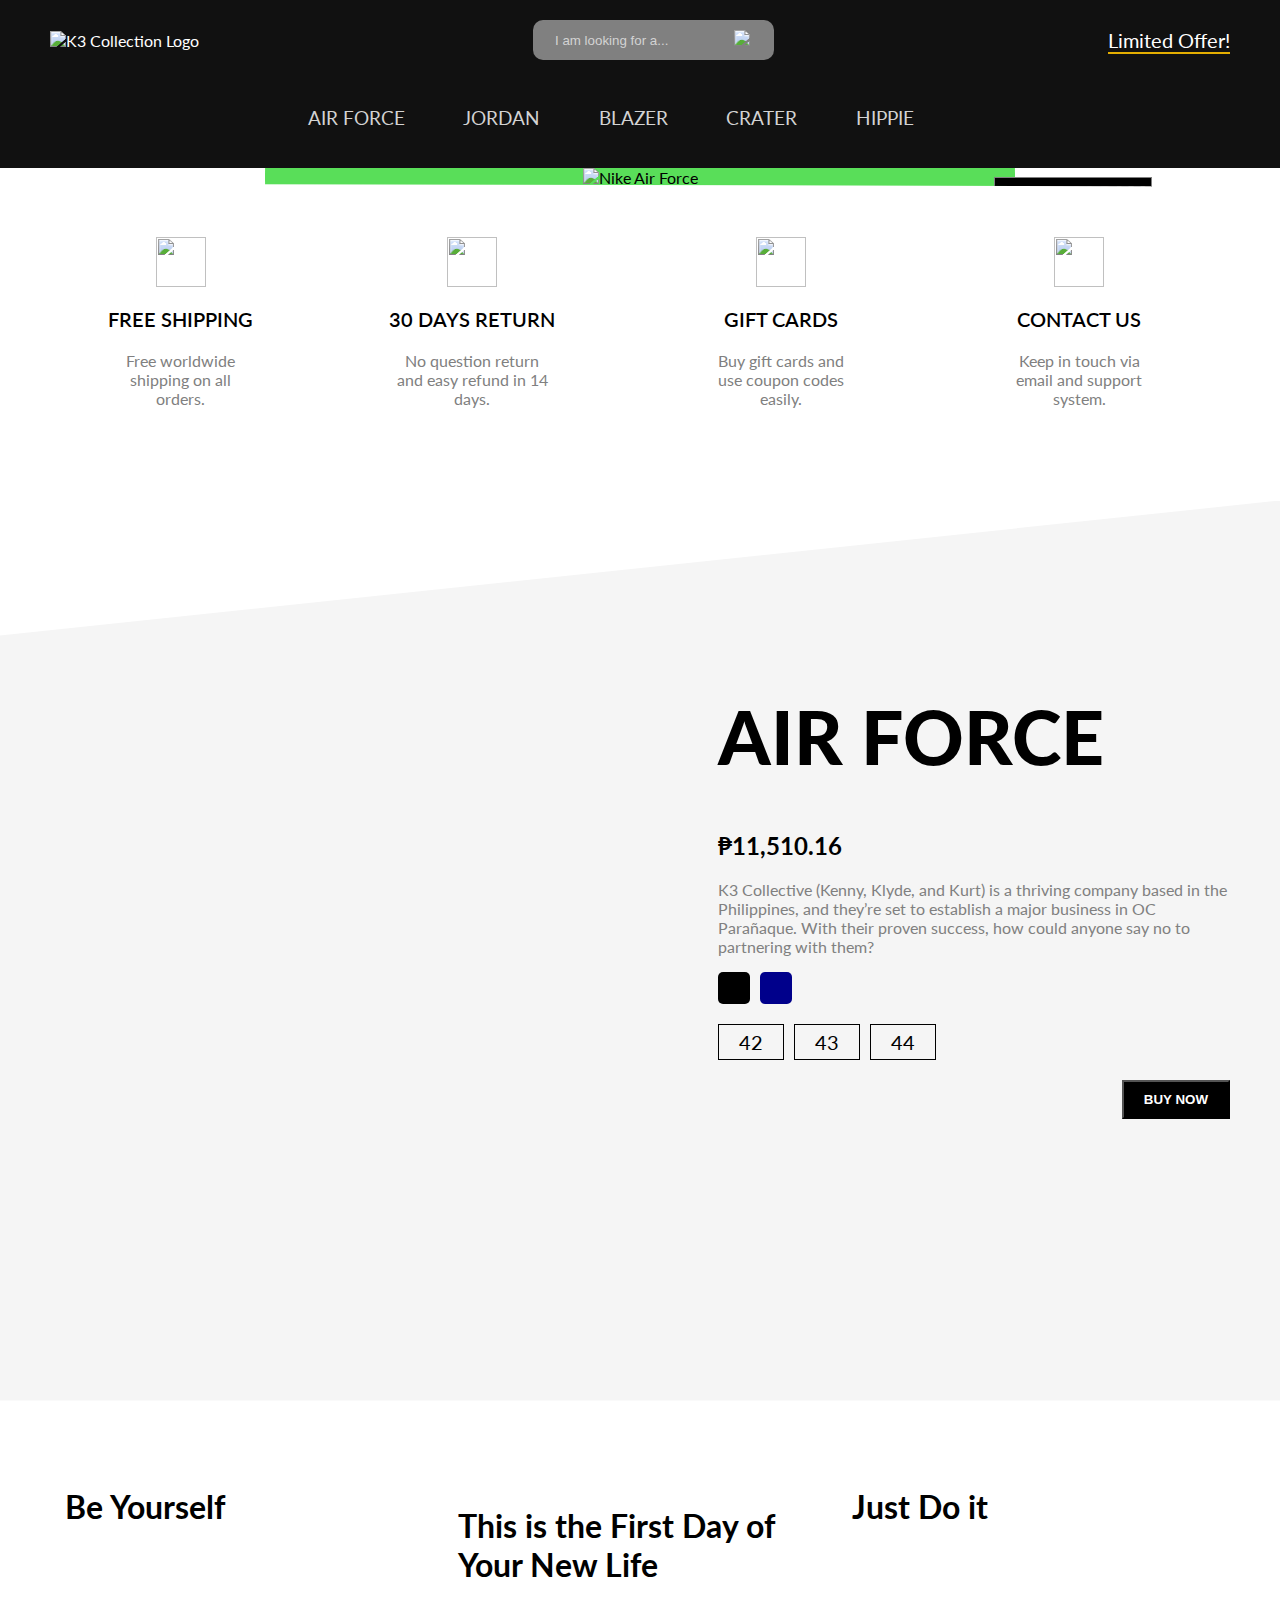
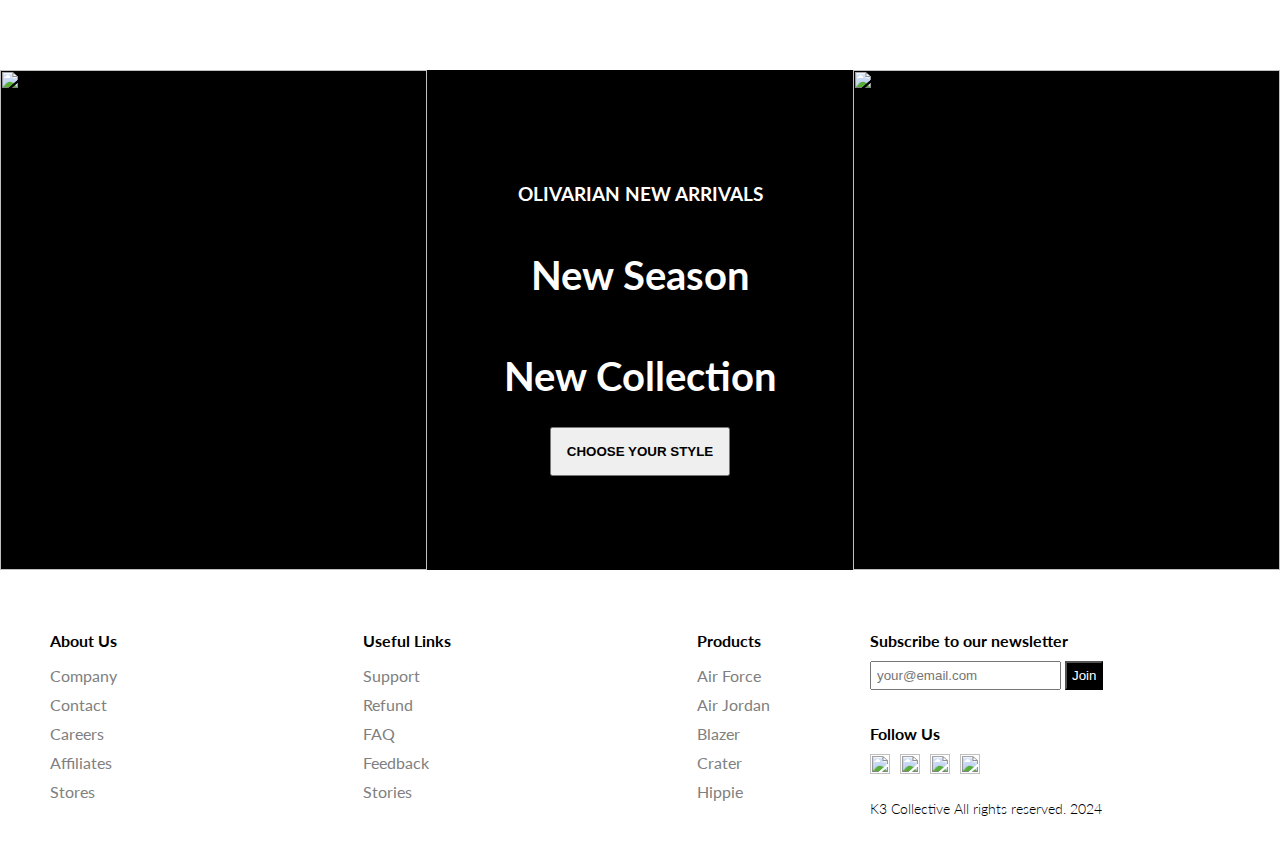
==== index.html @ 343b3742 "Add files via upload" ====
<!DOCTYPE html>
<html lang="en">

<head>
    <meta charset="UTF-8">
    <meta http-equiv="X-UA-Compatible" content="IE=edge">
    <meta name="viewport" content="width=device-width, initial-scale=1.0">
    <link
        href="https://fonts.googleapis.com/css2?family=Lato:ital,wght@0,100;0,300;0,400;0,700;0,900;1,100;1,300;1,400;1,700;1,900&display=swap"
        rel="stylesheet">
    <link rel="stylesheet" href="style.css">
    <title>K3 Collective</title>
</head>

<body>
    <!-- Navigation Bar -->
    <nav id="nav">
        <!-- Logo, Search bar -->
        <div class="navTop">
            <div class="navItem">
                <img src="./img/K3CollectiveLogo.png" alt="K3 Collection Logo">
            </div>
            <div class="navItem">
                <div class="search">
                    <input type="text" class="searchInput" placeholder="I am looking for a...">
                    <img src="./img/search.png" width="20px" height="20px" alt="magnifying glass" class="searchIcon">
                </div>
            </div>
            <div class="navItem">
                <span class="limitedOffer">Limited Offer!</span>
            </div>

        </div>
        <div class="navBottom">
            <h3 class="menuItem">AIR FORCE</h3>
            <h3 class="menuItem">JORDAN</h3>
            <h3 class="menuItem">BLAZER</h3>
            <h3 class="menuItem">CRATER</h3>
            <h3 class="menuItem">HIPPIE</h3>
        </div>
    </nav>

    <!-- Slider -->
    <div class="slider">
        <div class="sliderWrapper">
            <div class="sliderItem">
                <img src="./img/air.png" alt="Nike Air Force" class="sliderImage">
                <div class="sliderBgCircle"></div>
                <h1 class="sliderTitle">AIR FORCE <br> NEW <br> SEASON</h1>
                <h2 class="sliderPrice">₱6,882.96</h2>
                <a href="#product"><button class="buyButton">BUY NOW</button></a>

            </div>
            <div class="sliderItem">
                <img src="./img/jordan.png" alt="Nike Jordan" class="sliderImage">
                <div class="sliderBgCircle"></div>
                <h1 class="sliderTitle">AIR FORCE <br> NEW <br> SEASON</h1>
                <h2 class="sliderPrice">₱8,618.16</h2>
                <a href="#product"><button class="buyButton">BUY NOW</button></a>

            </div>
            <div class="sliderItem">
                <img src="./img/blazer.png" alt="Nike Blazer" class="sliderImage">
                <div class="sliderBgCircle"></div>
                <h1 class="sliderTitle">AIR FORCE <br> NEW <br> SEASON</h1>
                <h2 class="sliderPrice">₱7,461.36</h2>
                <a href="#product"><button class="buyButton">BUY NOW</button></a>

            </div>
            <div class="sliderItem">
                <img src="./img/crater.png" alt="Nike Crater" class="sliderImage">
                <div class="sliderBgCircle"></div>
                <h1 class="sliderTitle">AIR FORCE <br> NEW <br> SEASON</h1>
                <h2 class="sliderPrice">₱6,304.56</h2>
                <a href="#product"><button class="buyButton">BUY NOW</button></a>

            </div>
            <div class="sliderItem">
                <img src="./img/hippie.png" alt="Nike Hippie" class="sliderImage">
                <div class="sliderBgCircle"></div>
                <h1 class="sliderTitle">AIR FORCE <br> NEW <br> SEASON</h1>
                <h2 class="sliderPrice">₱5,726.16</h2>
                <a href="#product"><button class="buyButton">BUY NOW</button></a>

            </div>
        </div>
    </div>

    <!--  Features -->
    <div class="features">
        <div class="feature">
            <img src="./img/shipping.png" alt="" class="featureIcon">
            <span class="featureTitle">FREE SHIPPING</span>
            <span class="featureDescription">Free worldwide shipping on all orders.</span>
        </div>
        <div class="feature">
            <img class="featureIcon" src="./img/return.png" alt="">
            <span class="featureTitle">30 DAYS RETURN</span>
            <span class="featureDescription">No question return and easy refund in 14 days.</span>
        </div>
        <div class="feature">
            <img class="featureIcon" src="./img/gift.png" alt="">
            <span class="featureTitle">GIFT CARDS</span>
            <span class="featureDescription">Buy gift cards and use coupon codes easily.</span>
        </div>
        <div class="feature">
            <img class="featureIcon" src="./img/contact.png" alt="">
            <span class="featureTitle">CONTACT US</span>
            <span class="featureDescription">Keep in touch via email and support system.</span>
        </div>
    </div>

    <!-- Products -->
    <div class="product" id="product">
        <img src="./img/air.png" alt="" class="productImage">
        <div class="productDetails">
            <h1 class="productTitle">AIR FORCE</h1>
            <h2 class="productPrice">₱11,510.16</h2>
            <p class="productDescription">K3 Collective (Kenny, Klyde, and Kurt) is a thriving company based in the Philippines,
                 and they’re set to establish a major business in OC Parañaque. 
                 With their proven success, how could anyone say no to partnering with them?</p>

            <div class="colors">
                <div class="color"></div>
                <div class="color"></div>
            </div>
            <div class="sizes">
                <div class="size">42</div>
                <div class="size">43</div>
                <div class="size">44</div>
            </div>
            <button class="productButton">BUY NOW</button>
        </div>
        <!-- Payment -->
        <div class="payment">
            <h1 class="payTitle">Personal Information</h1>
            <label>Name & Surname</label>
            <input type="text" class="payInput" placeholder="Kenny Clark Torres">
            <label>Phone</label>
            <input type="text" class="payInput" placeholder="+63 985 345 7355">
            <label>Address</label>
            <input type="text" class="payInput" placeholder="BF Paranaque">
            <h1 class="payTitle">Card Information</h1>
            <div class="cardIcons">
                <img src="./img/visa.png" width="35px" alt="visa" class="cardIcon">
                <img src="./img/master.png" width="35px" alt="mastercard" class="cardIcon">
            </div>
            <input type="password" class="payInput" placeholder="Card Number">
            <div class="cardInfo">
                <input type="text" class="payInput small" placeholder="mm">
                <input type="text" class="payInput small" placeholder="yyyy">
                <input type="text" class="payInput small" placeholder="cvv">
            </div>
            <button class="payButton">Checkout</button>
            <span class="close">X</span>
        </div>
    </div>

    <!-- Gallery -->

    <div class="gallery">
        <div class="galleryItem">
            <h1 class="galleyTitle">Be Yourself</h1>
            <img src="img/1.jpg"
                alt="" class="galleryImage">
        </div>
        <div class="galleryItem">
            <img src="img/2.png"
                alt="" class="galleryImage">
            <h1 class="galleryTitle">This is the First Day of Your New Life</h1>
        </div>
        <div class="galleryItem">
            <h1 class="galleryTitle">Just Do it</h1>
            <img src="img/3.jpg"
                alt="" class="galleryImage">
        </div>
    </div>

    <!-- New Season -->

    <div class="newSeason">
        <div class="nsItem">
            <img src="https://images.pexels.com/photos/4753986/pexels-photo-4753986.jpeg?auto=compress&cs=tinysrgb&dpr=2&w=500"
                alt="" class="nsImage">
        </div>
        <div class="nsItem">
            <h3 class="nsTitleSmall">OLIVARIAN NEW ARRIVALS</h3>
            <h1 class="nsTitle">New Season</h1>
            <h1 class="nsTitle">New Collection</h1>
            <a href="#nav">
                <button class="nsButton">CHOOSE YOUR STYLE</button>
            </a>
        </div>
        <div class="nsItem">
            <img src="https://images.pexels.com/photos/7856965/pexels-photo-7856965.jpeg?auto=compress&cs=tinysrgb&dpr=2&w=500"
                alt="" class="nsImage">
        </div>
    </div>

    <!-- Footer -->
    <footer>
        <div class="footerLeft">
            <div class="footerMenu">
                <h1 class="footerMenuTitle">About Us</h1>
                <ul class="footerMenuList">
                    <li class="footerListItem">Company</li>
                    <li class="footerListItem">Contact</li>
                    <li class="footerListItem">Careers</li>
                    <li class="footerListItem">Affiliates</li>
                    <li class="footerListItem">Stores</li>
                </ul>
            </div>
            <div class="footerMenu">
                <h1 class="footerMenuTitle">Useful Links</h1>
                <ul class="footerMenuList">
                    <li class="footerListItem">Support</li>
                    <li class="footerListItem">Refund</li>
                    <li class="footerListItem">FAQ</li>
                    <li class="footerListItem">Feedback</li>
                    <li class="footerListItem">Stories</li>
                </ul>
            </div>
            <div class="footerMenu">
                <h1 class="footerMenuTitle">Products</h1>
                <ul class="footerMenuList">
                    <li class="footerListItem">Air Force</li>
                    <li class="footerListItem">Air Jordan</li>
                    <li class="footerListItem">Blazer</li>
                    <li class="footerListItem">Crater</li>
                    <li class="footerListItem">Hippie</li>
                </ul>
            </div>
        </div>
        <div class="footerRight">
            <div class="footerRightMenu">
                <h1 class="footerMenuTitle">Subscribe to our newsletter</h1>
                <div class="footerMail">
                    <input type="text" placeholder="your@email.com" class="footerInput">
                    <button class="footerButton">Join</button>
                </div>
            </div>
            <div class="footerRightMenu">
                <h1 class="footerMenuTitle">Follow Us</h1>
                <div class="footerIcons">
                    <img src="./img/facebook.png" alt="" class="footerIcon">
                    <img src="./img/twitter.png" alt="" class="footerIcon">
                    <img src="./img/instagram.png" alt="" class="footerIcon">
                    <img src="./img/whatsapp.png" alt="" class="footerIcon">
                </div>
            </div>
            <div class="footerRightMenu">
                <span class="copyright">K3 Collective All rights reserved. 2024</span>
            </div>
        </div>
    </footer>


    <script src="script.js"></script>
</body>

</html>
---- style.css ----
html {
  font-family: 'Lato', sans-serif;
  scroll-behavior: smooth;
}
body {
  margin: 0;
  padding: 0;
}

/* NAVIGATION BAR */

nav {
  background-color: #111;
  color: white;
  padding: 20px 50px;
}

.navTop {
  display: flex;
  align-items: center;
  justify-content: space-between;
}

.search {
  display: flex;
  align-items: center;
  background-color: gray;
  padding: 10px 20px;
  border-radius: 10px;
}

.searchInput {
  border: none;
  background-color: transparent;
}

.searchInput::placeholder {
  color: lightgray;
}

.limitedOffer {
  font-size: 1.25rem;
  border-bottom: 2px solid #e4ae01;
  cursor: pointer;
}

.searchIcon:hover {
  cursor: pointer;
}

.navBottom {
  display: flex;
  align-items: center;
  justify-content: center;
}

.menuItem {
  margin-right: 3.125em;
  margin-top: 2.5em;
  cursor: pointer;
  color: lightgray;
  font-weight: 400;
}
.menuItem:hover {
  color: rgb(0, 205, 0);
}
.menuItem:hover:nth-child(2) {
  color: rgb(150, 44, 255);
}
.menuItem:hover:nth-child(3) {
  color: rgb(0, 174, 174);
}
.menuItem:hover:nth-child(4) {
  color: rgb(83, 143, 255);
}
.menuItem:hover:nth-child(5) {
  color: rgb(255, 93, 95);
}

/* SLIDER */

.slider {
  background-image: url('./img/sliderBackground.jpg');
  clip-path: polygon(0 0, 100% 0, 100% 100%, 0 85%);
  background-size: 100vw;
  overflow: hidden;
}

.sliderWrapper {
  display: flex;
  width: 500vw;
  transition: all 1.5s ease-in-out;
}

.sliderItem {
  width: 100vw;
  display: flex;
  align-items: center;
  justify-content: center;
  position: relative;
}

.sliderBgCircle {
  width: 750px;
  height: 750px;
  border-radius: 50%;
  position: absolute;
  background-color: rgba(0, 205, 0, 0.65);
}

.sliderImage {
  z-index: 1;
}

.sliderTitle {
  position: absolute;
  top: 10%;
  right: 10%;
  font-size: 3.75rem;
  font-weight: 900;
  text-align: right;
  color: white;
  z-index: 1;
}
.sliderPrice {
  position: absolute;
  top: 10%;
  left: 5%;
  font-size: 3.75rem;
  font-weight: 300;
  text-align: right;
  color: white;
  border: 1px solid gray;
  z-index: 1;
}
.buyButton {
  position: absolute;
  top: 50%;
  right: 10%;
  font-size: 1.875rem;
  font-weight: 900;
  text-align: right;
  color: white;
  border: 1px solid gray;
  background-color: black;
  z-index: 1;
  cursor: pointer;
}
.buyButton:hover {
  background-color: white;
  color: black;
}

.sliderItem:nth-child(2) .sliderBgCircle {
  background-color: rgba(102, 51, 153, 0.65);
}
.sliderItem:nth-child(3) .sliderBgCircle {
  background-color: rgba(0, 128, 128, 0.65);
}
.sliderItem:nth-child(4) .sliderBgCircle {
  background-color: rgba(100, 149, 237, 0.65);
}
.sliderItem:nth-child(5) .sliderBgCircle {
  background-color: rgba(211, 103, 105, 0.65);
}
.sliderItem:nth-child(1) .sliderPrice {
  background-color: #111;
  color: rgba(0, 205, 0);
  padding: 5px;
}
.sliderItem:nth-child(2) .sliderPrice {
  background-color: #111;
  color: rgb(150, 44, 255);
  padding: 5px;
}
.sliderItem:nth-child(3) .sliderPrice {
  background-color: #111;
  color: rgb(0, 174, 174);
  padding: 5px;
}
.sliderItem:nth-child(4) .sliderPrice {
  background-color: #111;
  color: rgb(83, 143, 255);
  padding: 5px;
}
.sliderItem:nth-child(5) .sliderPrice {
  background-color: #111;
  color: rgb(255, 93, 95);
  padding: 5px;
}

/* FEATURES */

.features {
  display: flex;
  align-items: center;
  justify-content: space-between;
  padding: 50px;
}

.feature {
  display: flex;
  flex-direction: column;
  align-items: center;
  text-align: center;
}

.featureIcon {
  width: 50px;
  height: 50px;
}
.featureTitle {
  font-size: 1.25rem;
  font-weight: 600;
  margin: 20px;
}
.featureDescription {
  color: gray;
  width: 50%;
  height: 100px;
}

/*  PRODUCTS */

.product {
  height: 100vh;
  background-color: whitesmoke;
  position: relative;
  clip-path: polygon(0 15%, 100% 0, 100% 100%, 0 100%);
}

.payment {
  width: 500px;
  height: 500px;
  background-color: rgba(255, 255, 255, 0.5);
  backdrop-filter: blur(5px);
  position: absolute;
  /*  How to position an absolute item to center? Look below */
  top: 0;
  bottom: 0;
  left: 0;
  right: 0;
  margin: auto;
  padding: 10px 50px;
  display: none;
  flex-direction: column;
  -webkit-box-shadow: 0px 0px 13px 2px rgba(0, 0, 0, 0.3);
  border-radius: 10px;
}

label {
  font-size: 0.875rem;
  font-weight: 300;
}

.payInput {
  padding: 10px;
  margin: 10px 0;
  border: none;
  border-bottom: 1px solid gray;
  border-radius: 10px;
  -webkit-box-shadow: 0px 0px 13px 2px rgba(0, 0, 0, 0.3);
}

.payInput::placeholder {
  color: lightgray;
}

.cardIcons {
  display: flex;
}
.cardIcon {
  margin-right: 10px;
}
.cardInfo {
  display: flex;
  justify-content: space-between;
}

.small {
  width: 25%;
}

.payButton {
  position: absolute;
  height: 40px;
  bottom: -40px;
  width: 100%;
  left: 0;
  -webkit-box-shadow: 0px 0px 13px 2px rgba(0, 0, 0, 0.3);
  background-color: rgba(0, 205, 0, 0.95);
  color: white;
  cursor: pointer;
}

.payTitle {
  font-size: 1.25rem;
  color: rgb(122, 122, 122);
}

.close {
  position: absolute;
  width: 20px;
  height: 20px;
  background-color: rgb(0, 0, 0);
  color: white;
  top: 10px;
  right: 10px;
  display: flex;
  align-items: center;
  justify-content: center;
  cursor: pointer;
  padding: 2px;
}

.productImage {
  width: 50%;
}
.productDetails {
  position: absolute;
  top: 10%;
  right: 0;
  width: 40%;
  padding: 50px;
}
.productTitle {
  font-size: 4.688rem;
  font-weight: 900;
}

.productDescription {
  font-style: 24px;
  color: gray;
}

.colors,
.sizes {
  display: flex;
  margin-bottom: 20px;
}

.color {
  width: 32px;
  height: 32px;
  border-radius: 5px;
  background-color: black;
  margin-right: 10px;
  cursor: pointer;
}

.color:last-child {
  background-color: darkblue;
}

.size {
  padding: 5px 20px;
  border: 1px solid black;
  margin-right: 10px;
  cursor: pointer;
  font-size: 1.25rem;
}

.productButton {
  float: right;
  padding: 10px 20px;
  background-color: black;
  color: white;
  font-weight: 600;
  cursor: pointer;
}

.productButton:hover {
  background-color: white;
  color: black;
}

/* GALLERY */

.gallery {
  padding: 50px;
  display: flex;
}

.galleryItem {
  flex: 1; /* width: 33.33% */
  padding: 15px;
}

.galleryImage {
  width: 100%;
}

/* NEW SEASON */

.newSeason {
  display: flex;
}

.nsItem {
  flex: 1;
  background-color: black;
  color: white;
  display: flex;
  align-items: center;
  flex-direction: column;
  justify-content: center;
  text-align: center;
}

.nsImage {
  width: 100%;
  height: 500px;
}

.nsTitle {
  font-size: 2.5rem;
}

.nsButton {
  padding: 15px;
  font-weight: 600;
  cursor: pointer;
}

/* FOOTER */

footer {
  display: flex;
}

.footerLeft {
  flex: 2;
  display: flex;
  justify-content: space-between;
  padding: 50px;
}

.footerMenuTitle {
  font-size: 1rem;
}

.footerMenuList {
  padding: 0;
  list-style: none;
}

.footerListItem {
  margin-bottom: 10px;
  color: gray;
  cursor: pointer;
}

.footerRight {
  flex: 1;
  padding: 50px;
  display: flex;
  flex-direction: column;
  justify-content: space-between;
}

.footerInput {
  padding: 5px;
}

.footerButton {
  padding: 5px;
  background-color: black;
  color: white;
  cursor: pointer;
}

.footerIcons {
  display: flex;
}

.footerIcon {
  width: 20px;
  height: 20px;
  margin-right: 10px;
  cursor: pointer;
}

.copyright {
  font-weight: 300;
  font-size: 0.875rem;
}

@media screen and (max-width: 480px) {
  nav {
    padding: 20px;
  }

  .search {
    display: none;
  }

  .navBottom {
    flex-wrap: wrap;
  }

  .menuItem {
    margin: 20px;
    font-weight: 700;
    font-size: 1.25rem;
  }

  .slider {
    clip-path: none;
  }

  .sliderImage {
    width: 90%;
  }

  .sliderBgCircle {
    width: 100%;
    height: 100%;
  }

  .sliderTitle {
    display: none;
  }

  .sliderPrice {
    top: unset;
    bottom: -50;
    left: 0;
    background-color: lightgrey;
    font-size: 2.25rem;
  }

  .buyButton {
    right: 0;
    top: 0;
  }

  .features {
    flex-direction: column;
  }

  .product {
    clip-path: none;
    display: flex;
    flex-direction: column;
    align-items: center;
  }

  .productImage {
    width: 80%;
  }

  .productDetails {
    width: 100%;
    padding: 0;
    display: flex;
    flex-direction: column;
    align-items: center;
    text-align: center;
    position: relative;
    top: 0;
  }

  .productTitle {
    font-size: 3.125rem;
    margin: 0;
  }

  .gallery {
    display: none;
  }

  .newSeason {
    flex-direction: column;
  }

  .nsItem:nth-child(2) {
    padding: 50px;
  }

  footer {
    flex-direction: column;
    align-items: center;
  }

  .footerLeft {
    padding: 20px;
    width: 90%;
  }

  .footerRight {
    padding: 20px;
    width: 90%;
    align-items: center;
    background-color: whitesmoke;
  }

  .payment {
    width: 90%;
    padding: 20px;
  }
}
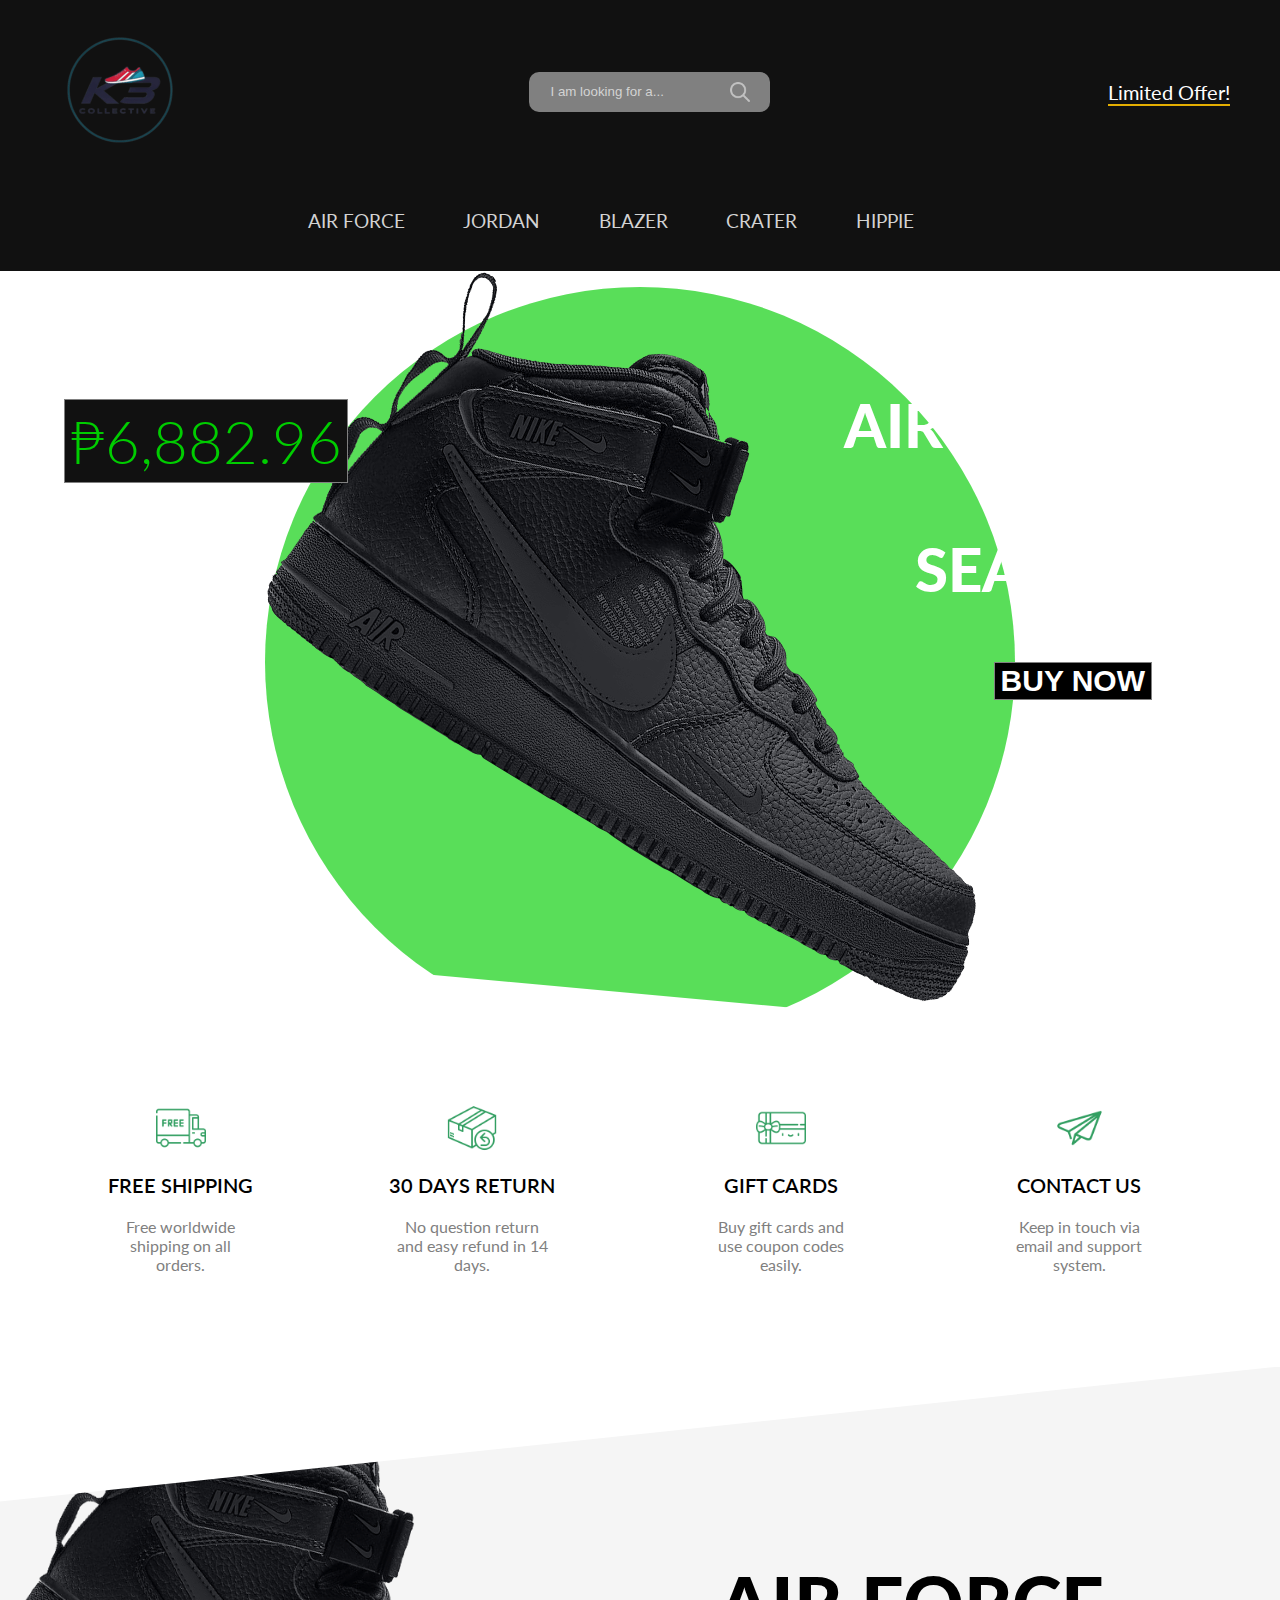
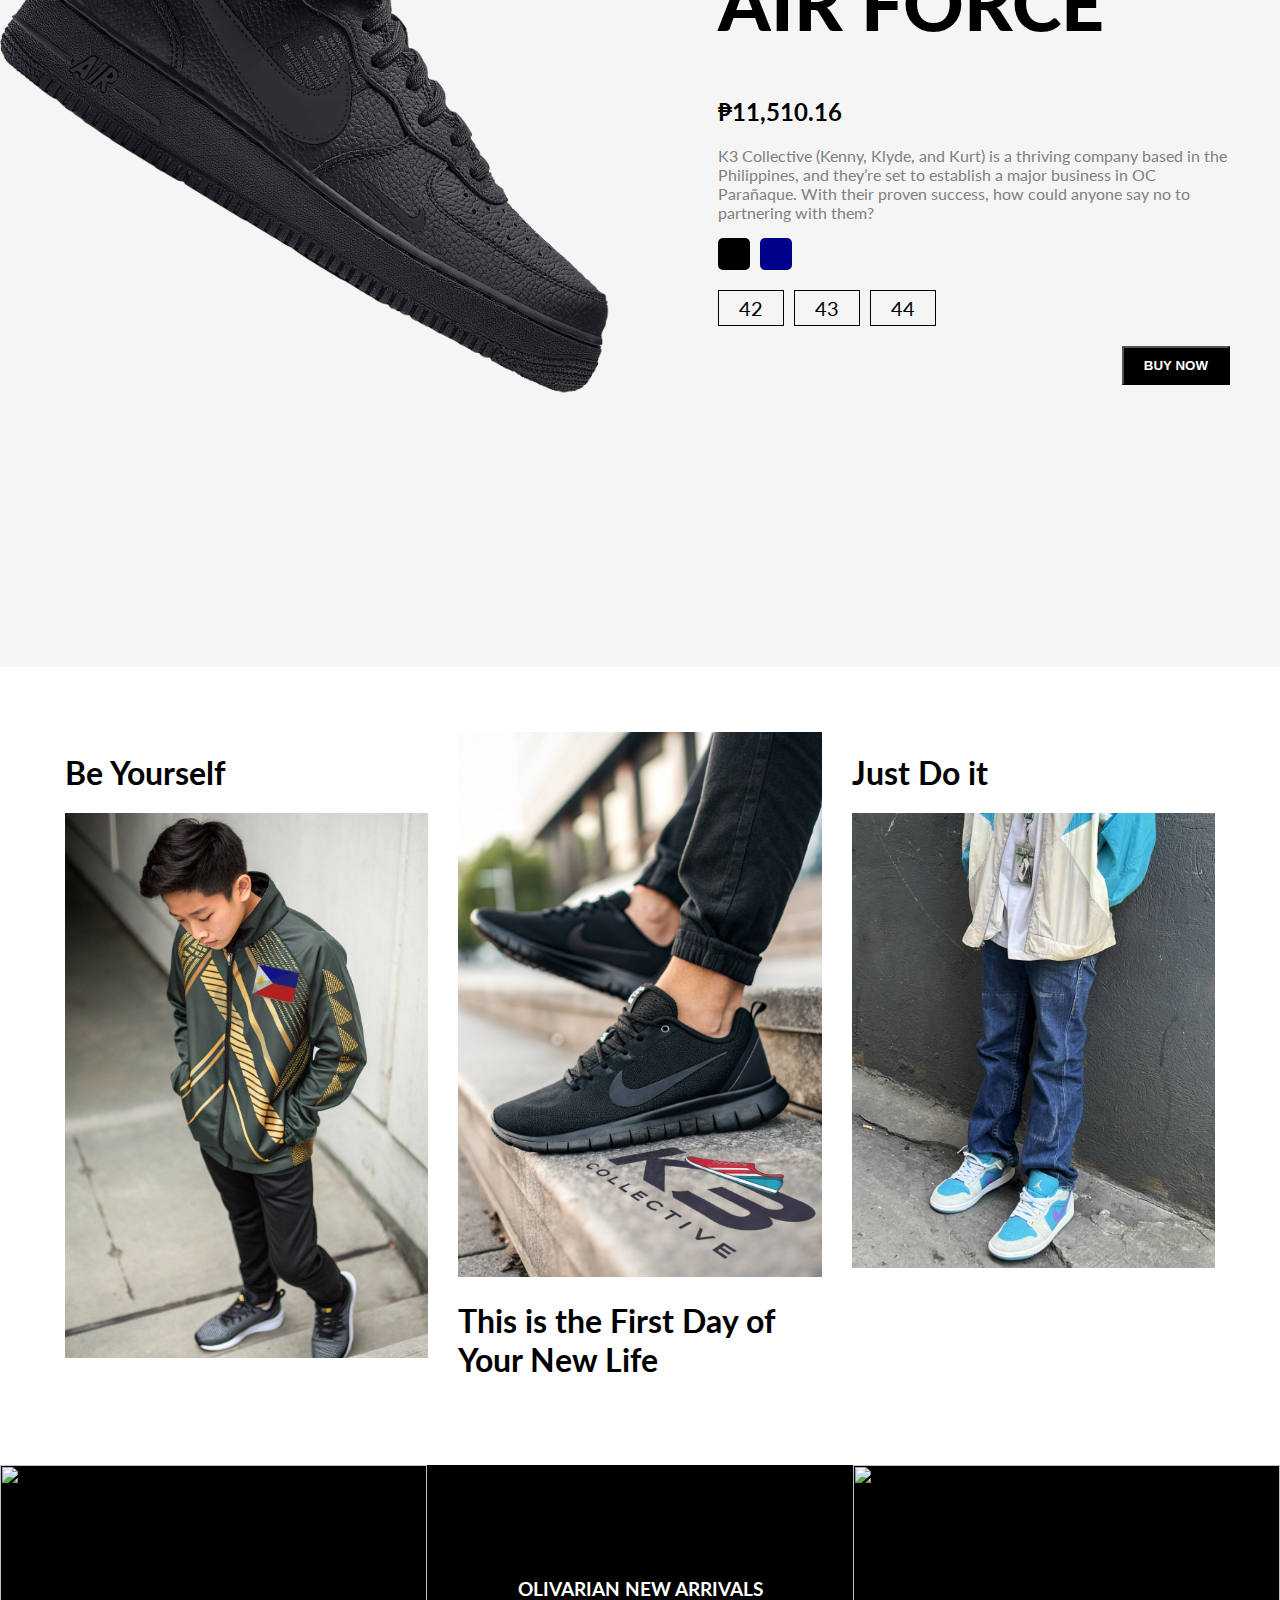
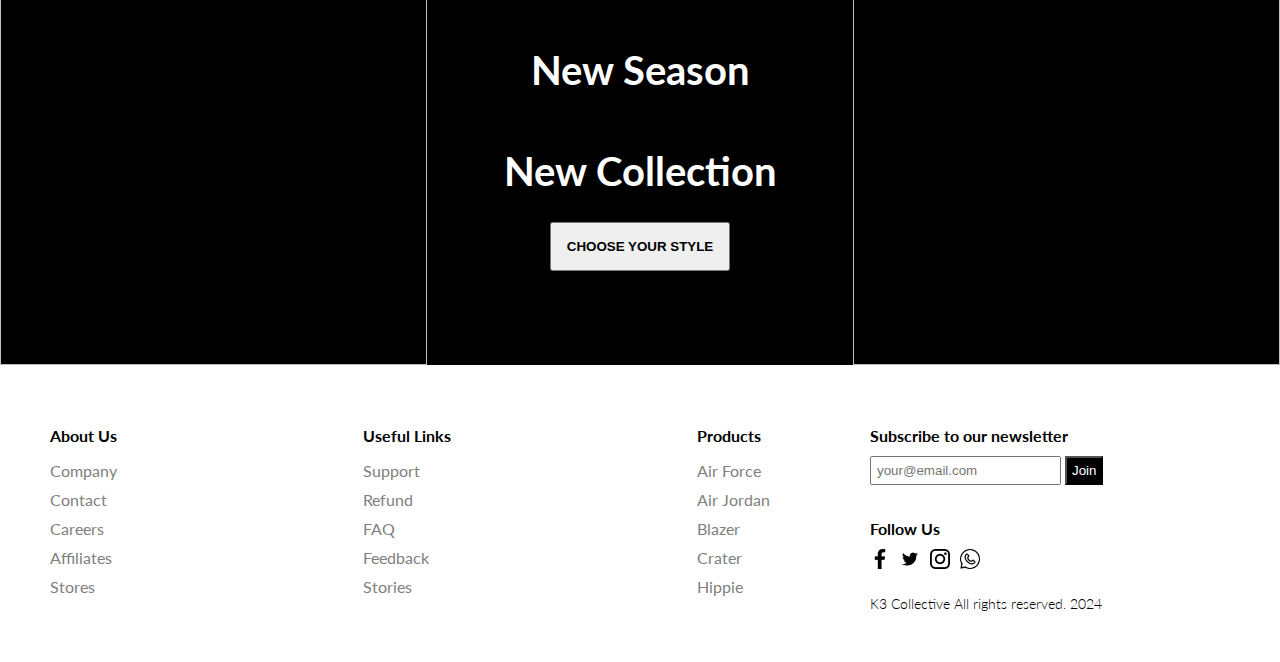
==== commit 4655f348: "Update index.html" ====
--- a/index.html
+++ b/index.html
@@ -254,8 +254,146 @@
         </div>
     </footer>
 
-
+<script>
+    const wrapper = document.querySelector('.sliderWrapper');
+
+const menuItems = document.querySelectorAll('.menuItem');
+
+const products = [
+  {
+    id: 1,
+    title: 'Air Force',
+    price: 6882.96, // Removed commas
+    colors: [
+      {
+        code: 'black',
+        img: './img/air.png',
+      },
+      {
+        code: 'darkblue',
+        img: './img/air2.png',
+      },
+    ],
+  },
+  {
+    id: 2,
+    title: 'Air Jordan',
+    price: 8618.16, // Updated price from HTML
+    colors: [
+      {
+        code: 'lightgray',
+        img: './img/jordan.png',
+      },
+      {
+        code: 'green',
+        img: './img/jordan2.png',
+      },
+    ],
+  },
+  {
+    id: 3,
+    title: 'Blazer',
+    price: 7461.36, // Updated price from HTML
+    colors: [
+      {
+        code: 'lightgray',
+        img: './img/blazer.png',
+      },
+      {
+        code: 'green',
+        img: './img/blazer2.png',
+      },
+    ],
+  },
+  {
+    id: 4,
+    title: 'Crater',
+    price: 6304.56, // Updated price from HTML
+    colors: [
+      {
+        code: 'black',
+        img: './img/crater.png',
+      },
+      {
+        code: 'lightgray',
+        img: './img/crater2.png',
+      },
+    ],
+  },
+  {
+    id: 5,
+    title: 'Hippie',
+    price: 5726.16, // Updated price from HTML
+    colors: [
+      {
+        code: 'gray',
+        img: './img/hippie.png',
+      },
+      {
+        code: 'black',
+        img: './img/hippie2.png',
+      },
+    ],
+  },
+];
+
+let chosenProduct = products[0];
+
+const currentProductImg = document.querySelector('.productImage');
+const currentProductTitle = document.querySelector('.productTitle');
+const currentProductPrice = document.querySelector('.productPrice');
+const currentProductColors = document.querySelectorAll('.color');
+const currentProductSizes = document.querySelectorAll('.size');
+
+menuItems.forEach((item, index) => {
+  item.addEventListener('click', () => {
+    //changes the current slide
+    wrapper.style.transform = `translateX(${-100 * index}vw)`;
+
+    //changes the chosen product
+    chosenProduct = products[index];
+
+    //changes the texts of current product
+    currentProductTitle.textContent = chosenProduct.title.toUpperCase();
+    currentProductPrice.textContent = '₱' + chosenProduct.price;
+    currentProductImg.src = chosenProduct.colors[0].img;
+
+    //changes the style of product by selected color
+    currentProductColors.forEach((color, index) => {
+      color.style.backgroundColor = chosenProduct.colors[index].code;
+    });
+  });
+});
+
+currentProductColors.forEach((color, index) => {
+  color.addEventListener('click', () => {
+    currentProductImg.src = chosenProduct.colors[index].img;
+  });
+});
+
+currentProductSizes.forEach((size, index) => {
+  size.addEventListener('click', () => {
+    currentProductSizes.forEach((size) => {
+      size.style.backgroundColor = 'white';
+      size.style.color = 'black';
+    });
+    size.style.backgroundColor = 'black';
+    size.style.color = 'white';
+  });
+});
+
+const productButton = document.querySelector('.productButton');
+const payment = document.querySelector('.payment');
+const close = document.querySelector('.close');
+
+productButton.addEventListener('click', () => {
+  payment.style.display = 'flex';
+});
+close.addEventListener('click', () => {
+  payment.style.display = 'none';
+});
+</script>
     <script src="script.js"></script>
 </body>
 
-</html>+</html>
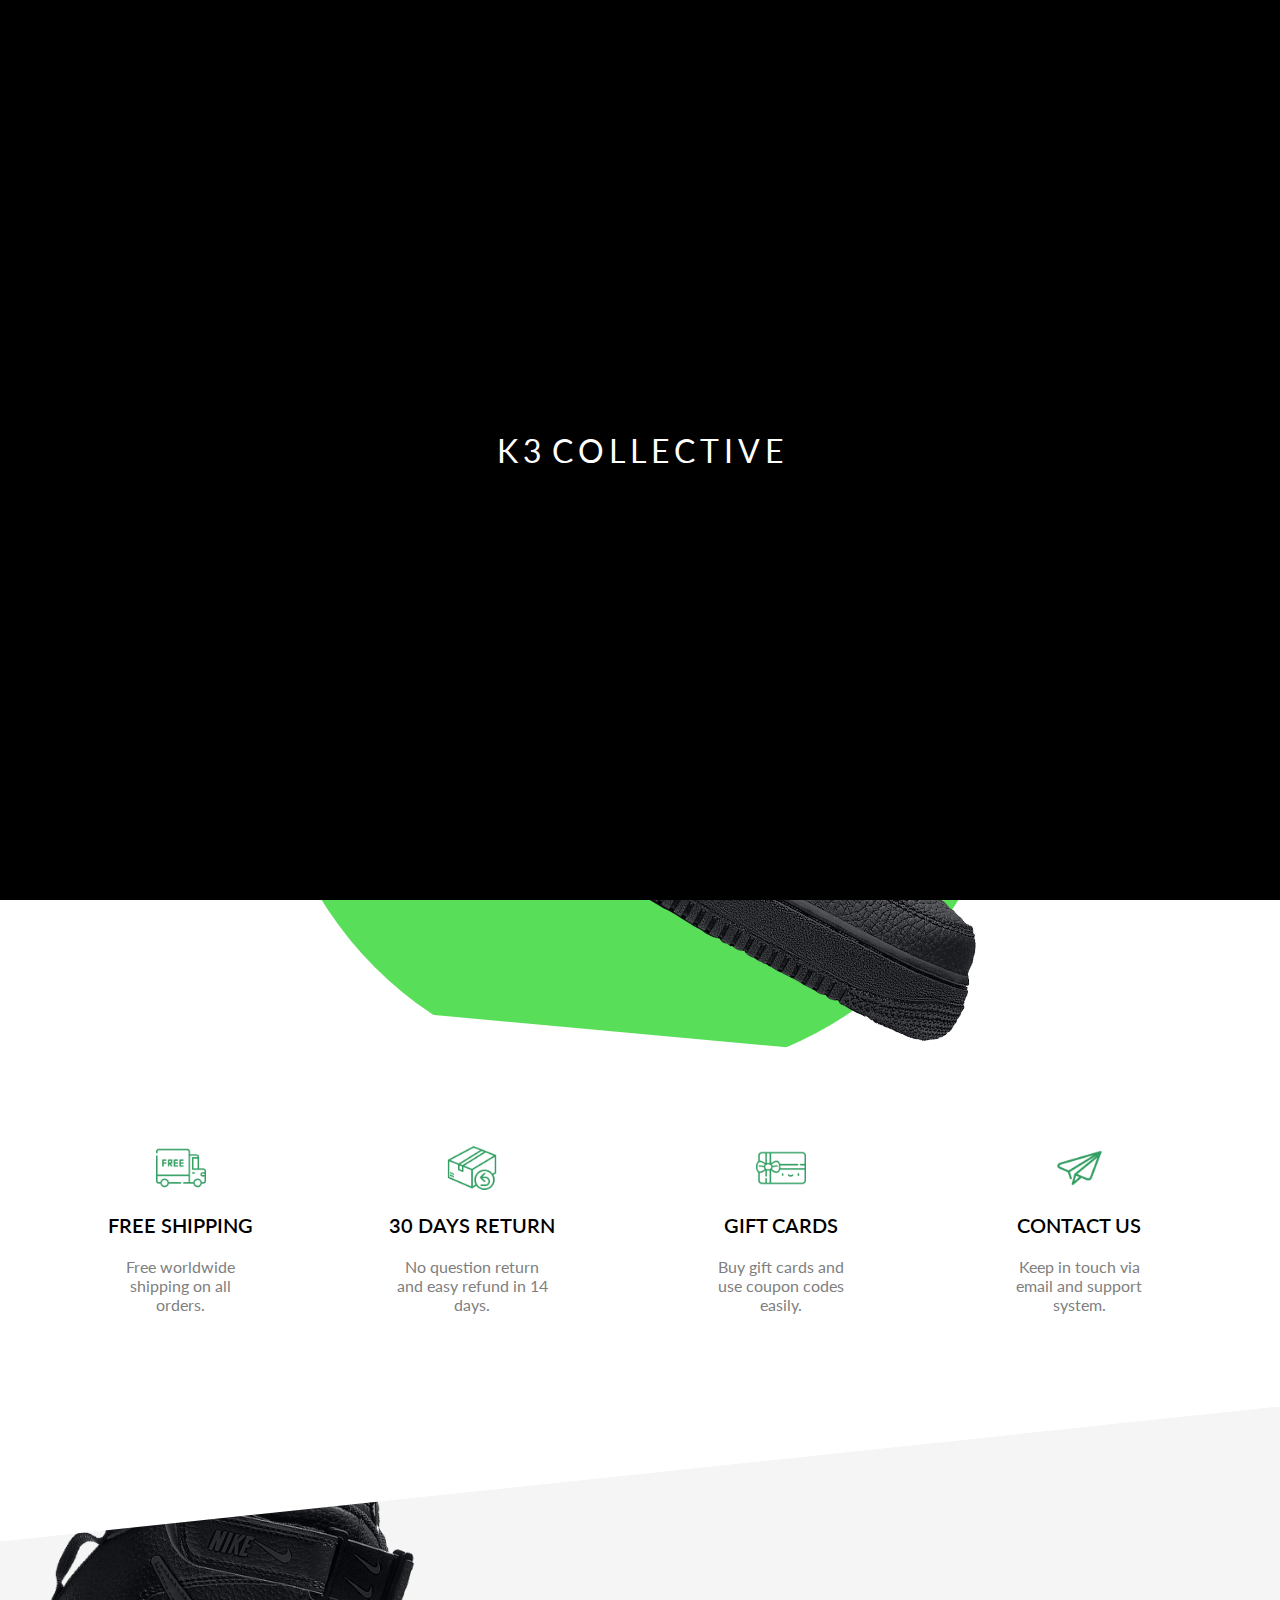
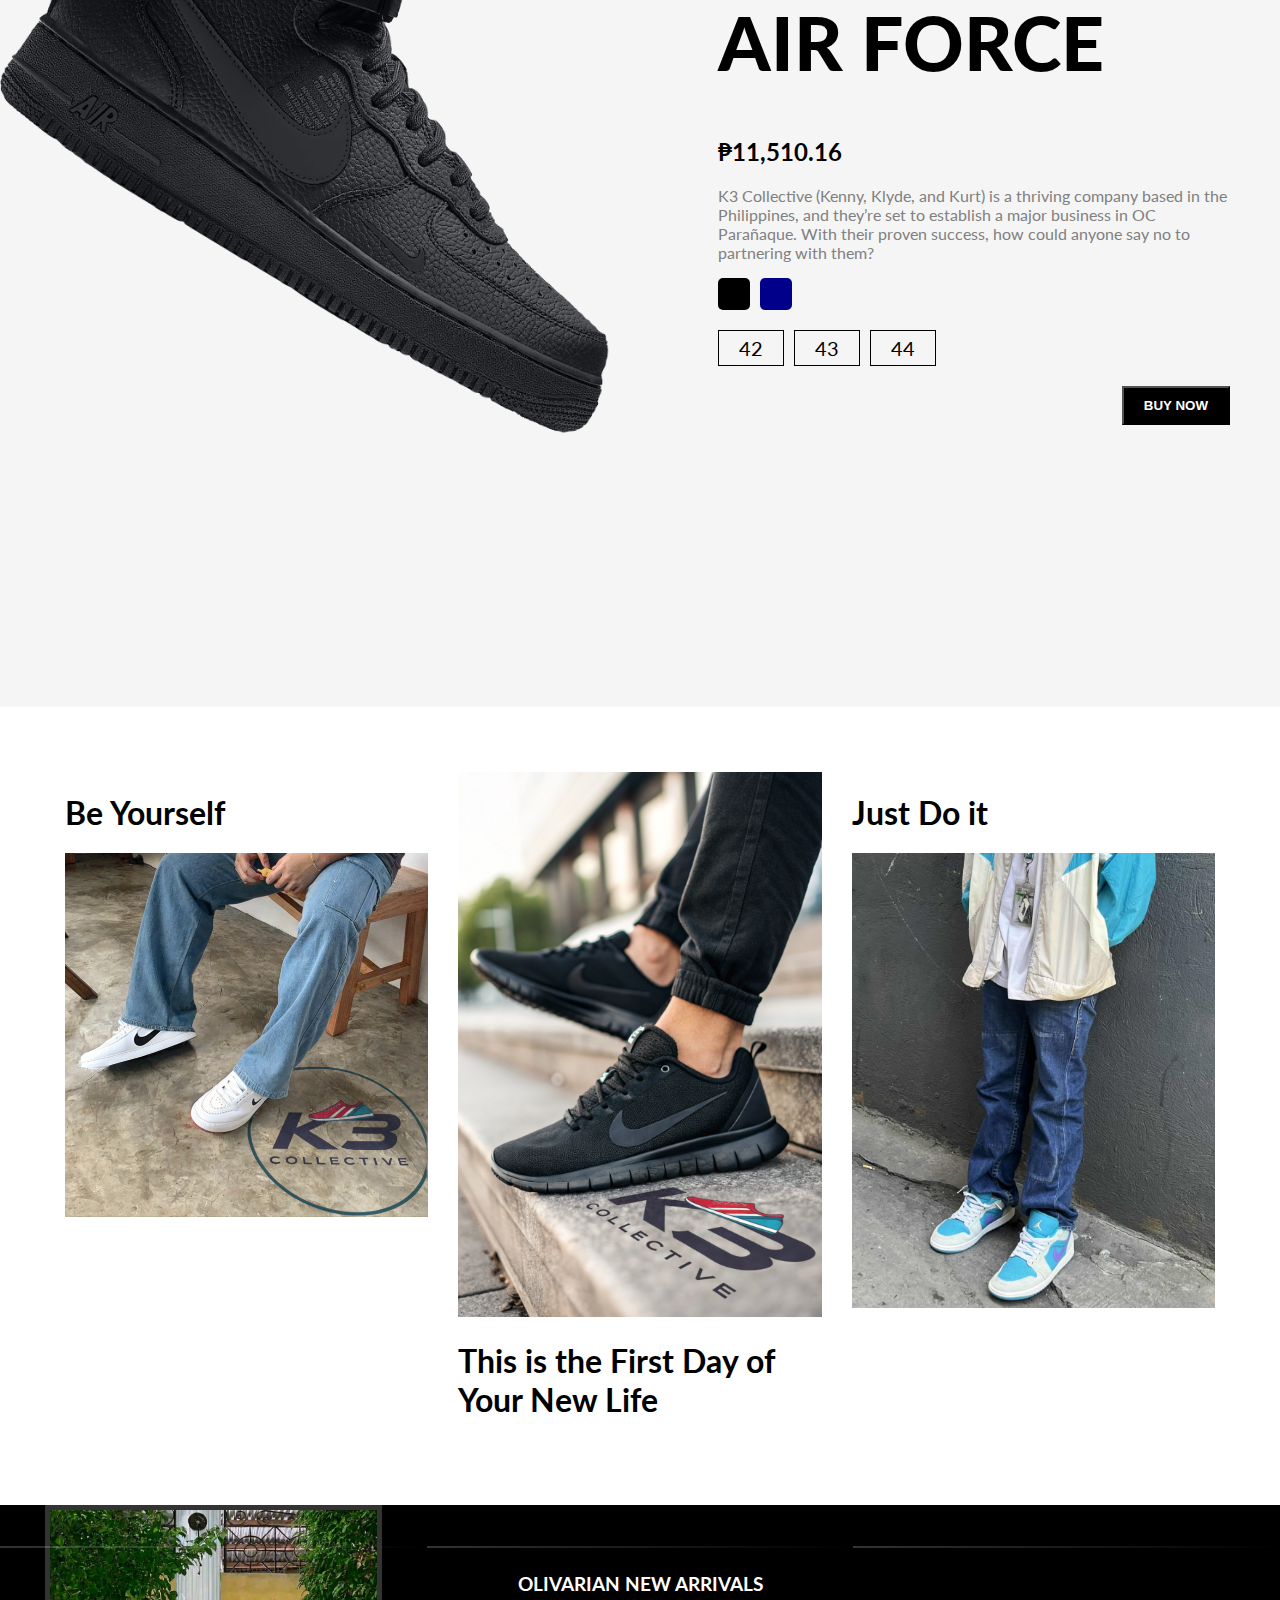
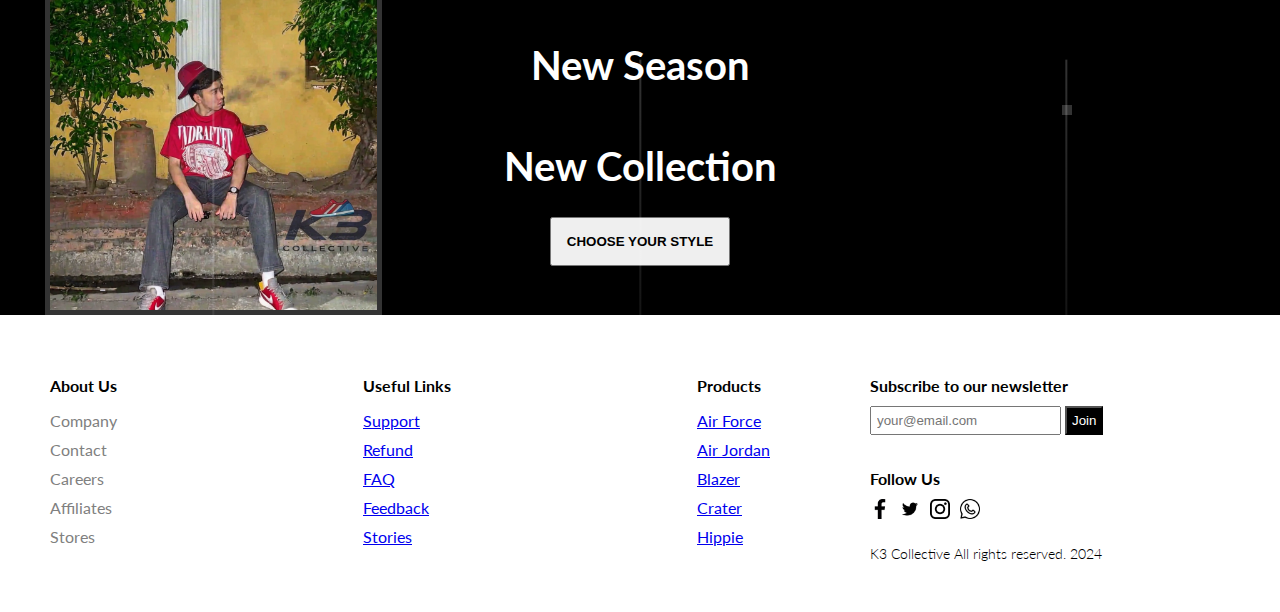
==== commit dafc9c2e: "Initial commit" ====
--- a/index.html
+++ b/index.html
@@ -13,7 +13,26 @@
 </head>
 
 <body>
-    <!-- Navigation Bar -->
+  <!--loading na Cool and clean-->
+  <div class="loading">
+    <div class="loading-text">
+      <span class="loading-text-words">K</span>
+      <span class="loading-text-words">3</span>
+      <span class="loading-text-words"> </span>
+      <span class="loading-text-words">C</span>
+      <span class="loading-text-words">O</span>
+      <span class="loading-text-words">L</span>
+      <span class="loading-text-words">L</span>
+      <span class="loading-text-words">E</span>
+      <span class="loading-text-words">C</span>
+      <span class="loading-text-words">T</span>
+      <span class="loading-text-words">I</span>
+      <span class="loading-text-words">V</span>
+      <span class="loading-text-words">E</span>
+    </div>
+  </div>
+
+    <!-- Navbar -->
     <nav id="nav">
         <!-- Logo, Search bar -->
         <div class="navTop">
@@ -31,6 +50,7 @@
             </div>
 
         </div>
+        <nav id="shoes">
         <div class="navBottom">
             <h3 class="menuItem">AIR FORCE</h3>
             <h3 class="menuItem">JORDAN</h3>
@@ -38,6 +58,7 @@
             <h3 class="menuItem">CRATER</h3>
             <h3 class="menuItem">HIPPIE</h3>
         </div>
+        </nav>
     </nav>
 
     <!-- Slider -->
@@ -46,7 +67,7 @@
             <div class="sliderItem">
                 <img src="./img/air.png" alt="Nike Air Force" class="sliderImage">
                 <div class="sliderBgCircle"></div>
-                <h1 class="sliderTitle">AIR FORCE <br> NEW <br> SEASON</h1>
+                <h1 class="sliderTitle">NIKE AIR FORCE <br> NEW <br> SEASON</h1>
                 <h2 class="sliderPrice">₱6,882.96</h2>
                 <a href="#product"><button class="buyButton">BUY NOW</button></a>
 
@@ -54,7 +75,7 @@
             <div class="sliderItem">
                 <img src="./img/jordan.png" alt="Nike Jordan" class="sliderImage">
                 <div class="sliderBgCircle"></div>
-                <h1 class="sliderTitle">AIR FORCE <br> NEW <br> SEASON</h1>
+                <h1 class="sliderTitle">JORDAN <br> NEW <br> SEASON</h1>
                 <h2 class="sliderPrice">₱8,618.16</h2>
                 <a href="#product"><button class="buyButton">BUY NOW</button></a>
 
@@ -62,7 +83,7 @@
             <div class="sliderItem">
                 <img src="./img/blazer.png" alt="Nike Blazer" class="sliderImage">
                 <div class="sliderBgCircle"></div>
-                <h1 class="sliderTitle">AIR FORCE <br> NEW <br> SEASON</h1>
+                <h1 class="sliderTitle">NIKE BLAZER <br> NEW <br> SEASON</h1>
                 <h2 class="sliderPrice">₱7,461.36</h2>
                 <a href="#product"><button class="buyButton">BUY NOW</button></a>
 
@@ -70,7 +91,7 @@
             <div class="sliderItem">
                 <img src="./img/crater.png" alt="Nike Crater" class="sliderImage">
                 <div class="sliderBgCircle"></div>
-                <h1 class="sliderTitle">AIR FORCE <br> NEW <br> SEASON</h1>
+                <h1 class="sliderTitle">NIKE CRATER <br> NEW <br> SEASON</h1>
                 <h2 class="sliderPrice">₱6,304.56</h2>
                 <a href="#product"><button class="buyButton">BUY NOW</button></a>
 
@@ -78,7 +99,7 @@
             <div class="sliderItem">
                 <img src="./img/hippie.png" alt="Nike Hippie" class="sliderImage">
                 <div class="sliderBgCircle"></div>
-                <h1 class="sliderTitle">AIR FORCE <br> NEW <br> SEASON</h1>
+                <h1 class="sliderTitle">NIKE HIPPIE <br> NEW <br> SEASON</h1>
                 <h2 class="sliderPrice">₱5,726.16</h2>
                 <a href="#product"><button class="buyButton">BUY NOW</button></a>
 
@@ -161,7 +182,7 @@
     <div class="gallery">
         <div class="galleryItem">
             <h1 class="galleyTitle">Be Yourself</h1>
-            <img src="img/1.jpg"
+            <img src="img/Kenny.png"
                 alt="" class="galleryImage">
         </div>
         <div class="galleryItem">
@@ -180,7 +201,7 @@
 
     <div class="newSeason">
         <div class="nsItem">
-            <img src="https://images.pexels.com/photos/4753986/pexels-photo-4753986.jpeg?auto=compress&cs=tinysrgb&dpr=2&w=500"
+            <img src="img/1.1.webp"
                 alt="" class="nsImage">
         </div>
         <div class="nsItem">
@@ -192,7 +213,7 @@
             </a>
         </div>
         <div class="nsItem">
-            <img src="https://images.pexels.com/photos/7856965/pexels-photo-7856965.jpeg?auto=compress&cs=tinysrgb&dpr=2&w=500"
+            <img src="img/kurt.png "
                 alt="" class="nsImage">
         </div>
     </div>
@@ -213,23 +234,23 @@
             <div class="footerMenu">
                 <h1 class="footerMenuTitle">Useful Links</h1>
                 <ul class="footerMenuList">
-                    <li class="footerListItem">Support</li>
-                    <li class="footerListItem">Refund</li>
-                    <li class="footerListItem">FAQ</li>
-                    <li class="footerListItem">Feedback</li>
-                    <li class="footerListItem">Stories</li>
+                    <li class="footerListItem"><a href="https://m.me/knnytrrs">Support</a></li>
+                    <li class="footerListItem"><a href="https://www.instagram.com/cozy.kurt/">Refund</a></li>
+                    <li class="footerListItem"><a href="faq.html">FAQ</a></li>
+                    <li class="footerListItem"><a href="https://m.me/knnytrrs">Feedback</a></li>
+                    <li class="footerListItem"><a href="https://fb.com/knnytrrs">Stories</a></li>
                 </ul>
             </div>
             <div class="footerMenu">
                 <h1 class="footerMenuTitle">Products</h1>
                 <ul class="footerMenuList">
-                    <li class="footerListItem">Air Force</li>
-                    <li class="footerListItem">Air Jordan</li>
-                    <li class="footerListItem">Blazer</li>
-                    <li class="footerListItem">Crater</li>
-                    <li class="footerListItem">Hippie</li>
+                  <li class="footerListItem" data-index="0"><a href="#shoes">Air Force</a></li>
+                  <li class="footerListItem" data-index="1"><a href="#shoes">Air Jordan</a></li>
+                  <li class="footerListItem" data-index="2"><a href="#shoes">Blazer</a></li>
+                  <li class="footerListItem" data-index="3"><a href="#shoes">Crater</a></li>
+                  <li class="footerListItem" data-index="4"><a href="#shoes">Hippie</a></li>
                 </ul>
-            </div>
+              </div>              
         </div>
         <div class="footerRight">
             <div class="footerRightMenu">
@@ -254,145 +275,6 @@
         </div>
     </footer>
 
-<script>
-    const wrapper = document.querySelector('.sliderWrapper');
-
-const menuItems = document.querySelectorAll('.menuItem');
-
-const products = [
-  {
-    id: 1,
-    title: 'Air Force',
-    price: 6882.96, // Removed commas
-    colors: [
-      {
-        code: 'black',
-        img: './img/air.png',
-      },
-      {
-        code: 'darkblue',
-        img: './img/air2.png',
-      },
-    ],
-  },
-  {
-    id: 2,
-    title: 'Air Jordan',
-    price: 8618.16, // Updated price from HTML
-    colors: [
-      {
-        code: 'lightgray',
-        img: './img/jordan.png',
-      },
-      {
-        code: 'green',
-        img: './img/jordan2.png',
-      },
-    ],
-  },
-  {
-    id: 3,
-    title: 'Blazer',
-    price: 7461.36, // Updated price from HTML
-    colors: [
-      {
-        code: 'lightgray',
-        img: './img/blazer.png',
-      },
-      {
-        code: 'green',
-        img: './img/blazer2.png',
-      },
-    ],
-  },
-  {
-    id: 4,
-    title: 'Crater',
-    price: 6304.56, // Updated price from HTML
-    colors: [
-      {
-        code: 'black',
-        img: './img/crater.png',
-      },
-      {
-        code: 'lightgray',
-        img: './img/crater2.png',
-      },
-    ],
-  },
-  {
-    id: 5,
-    title: 'Hippie',
-    price: 5726.16, // Updated price from HTML
-    colors: [
-      {
-        code: 'gray',
-        img: './img/hippie.png',
-      },
-      {
-        code: 'black',
-        img: './img/hippie2.png',
-      },
-    ],
-  },
-];
-
-let chosenProduct = products[0];
-
-const currentProductImg = document.querySelector('.productImage');
-const currentProductTitle = document.querySelector('.productTitle');
-const currentProductPrice = document.querySelector('.productPrice');
-const currentProductColors = document.querySelectorAll('.color');
-const currentProductSizes = document.querySelectorAll('.size');
-
-menuItems.forEach((item, index) => {
-  item.addEventListener('click', () => {
-    //changes the current slide
-    wrapper.style.transform = `translateX(${-100 * index}vw)`;
-
-    //changes the chosen product
-    chosenProduct = products[index];
-
-    //changes the texts of current product
-    currentProductTitle.textContent = chosenProduct.title.toUpperCase();
-    currentProductPrice.textContent = '₱' + chosenProduct.price;
-    currentProductImg.src = chosenProduct.colors[0].img;
-
-    //changes the style of product by selected color
-    currentProductColors.forEach((color, index) => {
-      color.style.backgroundColor = chosenProduct.colors[index].code;
-    });
-  });
-});
-
-currentProductColors.forEach((color, index) => {
-  color.addEventListener('click', () => {
-    currentProductImg.src = chosenProduct.colors[index].img;
-  });
-});
-
-currentProductSizes.forEach((size, index) => {
-  size.addEventListener('click', () => {
-    currentProductSizes.forEach((size) => {
-      size.style.backgroundColor = 'white';
-      size.style.color = 'black';
-    });
-    size.style.backgroundColor = 'black';
-    size.style.color = 'white';
-  });
-});
-
-const productButton = document.querySelector('.productButton');
-const payment = document.querySelector('.payment');
-const close = document.querySelector('.close');
-
-productButton.addEventListener('click', () => {
-  payment.style.display = 'flex';
-});
-close.addEventListener('click', () => {
-  payment.style.display = 'none';
-});
-</script>
     <script src="script.js"></script>
 </body>
 
--- a/style.css
+++ b/style.css
@@ -5,6 +5,49 @@
 body {
   margin: 0;
   padding: 0;
+}
+/* Loading */
+/* Loading Screen */
+.loading {
+  position: fixed;
+  top: 0;
+  left: 0;
+  width: 100%;
+  height: 100%;
+  background: #000;
+  z-index: 9999;
+  display: flex;
+  justify-content: center;
+  align-items: center;
+  overflow: hidden;
+  transition: transform 1s ease-in-out, opacity 1s ease-in-out;
+}
+
+.loading.hidden {
+  transform: translateY(-100%);
+  opacity: 0;
+  pointer-events: none;
+}
+
+.loading-text {
+  display: flex;
+  gap: 5px;
+}
+
+.loading-text-words {
+  color: white;
+  font-family: 'Lato', sans-serif;
+  font-size: 2rem;
+  animation: blur-animation 1.5s infinite linear alternate;
+}
+
+@keyframes blur-animation {
+  0% {
+    filter: blur(0px);
+  }
+  100% {
+    filter: blur(4px);
+  }
 }
 
 /* NAVIGATION BAR */
@@ -82,9 +125,12 @@
 .slider {
   background-image: url('./img/sliderBackground.jpg');
   clip-path: polygon(0 0, 100% 0, 100% 100%, 0 85%);
-  background-size: 100vw;
-  overflow: hidden;
-}
+  background-size: cover;  
+  background-position: center center; 
+  background-repeat: no-repeat; 
+  overflow: hidden; 
+}
+
 
 .sliderWrapper {
   display: flex;
@@ -405,11 +451,16 @@
   flex-direction: column;
   justify-content: center;
   text-align: center;
+  position: relative; /* For line designs */
+  overflow: hidden; /* Ensure designs don't overflow */
 }
 
 .nsImage {
-  width: 100%;
-  height: 500px;
+  max-width: 100%;
+  max-height: 400px;
+  object-fit: contain; /* Prevent stretching and fit image within container */
+  background-color: black; /* Fallback if image doesn't fill */
+  border: 5px solid rgba(255, 255, 255, 0.2); /* Optional image border for style */
 }
 
 .nsTitle {
@@ -421,6 +472,28 @@
   font-weight: 600;
   cursor: pointer;
 }
+
+/* Epic line designs */
+.nsItem::before, 
+.nsItem::after {
+  content: "";
+  position: absolute;
+  background: linear-gradient(45deg, rgba(255, 255, 255, 0.2), rgba(255, 255, 255, 0));
+  width: 100%;
+  height: 2px;
+}
+
+.nsItem::before {
+  top: 10%;
+  left: 0;
+}
+
+.nsItem::after {
+  bottom: 10%;
+  right: 0;
+  transform: rotate(90deg);
+}
+
 
 /* FOOTER */
 
@@ -598,4 +671,163 @@
     width: 90%;
     padding: 20px;
   }
-}
+
+  a:-webkit-any-link {
+    margin-bottom: 10px;
+      color: gray;
+      cursor: pointer;
+  }
+      @keyframes blur-animation {
+          0% {
+              filter: blur(0px);
+          }
+          100% {
+              filter: blur(4px);
+          }
+      }
+
+      /* Navigation Bar */
+      nav {
+          background-color: #111;
+          color: white;
+          padding: 20px 50px;
+      }
+
+      .navTop {
+          display: flex;
+          align-items: center;
+          justify-content: space-between;
+      }
+
+      .search {
+          display: flex;
+          align-items: center;
+          background-color: gray;
+          padding: 10px 20px;
+          border-radius: 10px;
+      }
+
+      .searchInput {
+          border: none;
+          background-color: transparent;
+      }
+
+      .searchInput::placeholder {
+          color: lightgray;
+      }
+
+      .limitedOffer {
+          font-size: 1.25rem;
+          border-bottom: 2px solid #e4ae01;
+          cursor: pointer;
+      }
+
+      .searchIcon:hover {
+          cursor: pointer;
+      }
+
+      .navBottom {
+          display: flex;
+          align-items: center;
+          justify-content: center;
+      }
+
+      .menuItem {
+          margin-right: 3.125em;
+          margin-top: 2.5em;
+          cursor: pointer;
+          color: lightgray;
+          font-weight: 400;
+      }
+
+      .menuItem:hover {
+          color: rgb(0, 205, 0);
+      }
+
+      .menuItem:hover:nth-child(2) {
+          color: rgb(150, 44, 255);
+      }
+
+      .menuItem:hover:nth-child(3) {
+          color: rgb(0, 174, 174);
+      }
+
+      .menuItem:hover:nth-child(4) {
+          color: rgb(83, 143, 255);
+      }
+
+      .menuItem:hover:nth-child(5) {
+          color: rgb(255, 93, 95);
+      }
+
+      /* FAQ Page Style */
+      .faq-page {
+          padding: 50px;
+      }
+
+      .faq-title {
+          font-size: 3rem;
+          font-weight: 900;
+          margin-bottom: 20px;
+          text-align: center;
+      }
+
+      .faq-item {
+          margin-bottom: 30px;
+      }
+
+      .faq-question {
+          font-size: 1.5rem;
+          font-weight: 600;
+          color: #111;
+      }
+
+      .faq-answer {
+          font-size: 1.25rem;
+          color: gray;
+          margin-top: 10px;
+          padding-left: 20px;
+      }
+
+      .faq-question:hover {
+          cursor: pointer;
+          color: rgb(0, 205, 0);
+      }
+
+      footer {
+          background-color: #111;
+          color: white;
+          padding: 30px;
+          text-align: center;
+      }
+
+      .footer-links {
+          margin-top: 10px;
+          font-size: 1rem;
+      }
+
+      .footer-links a {
+          color: gray;
+          margin: 0 15px;
+          text-decoration: none;
+      }
+
+      .footer-links a:hover {
+          color: white;
+      }
+
+      /* Responsive Design */
+      @media screen and (max-width: 480px) {
+          .faq-title {
+              font-size: 2rem;
+          }
+
+          .faq-question {
+              font-size: 1.25rem;
+          }
+
+          .faq-answer {
+              font-size: 1rem;
+          }
+      }
+    }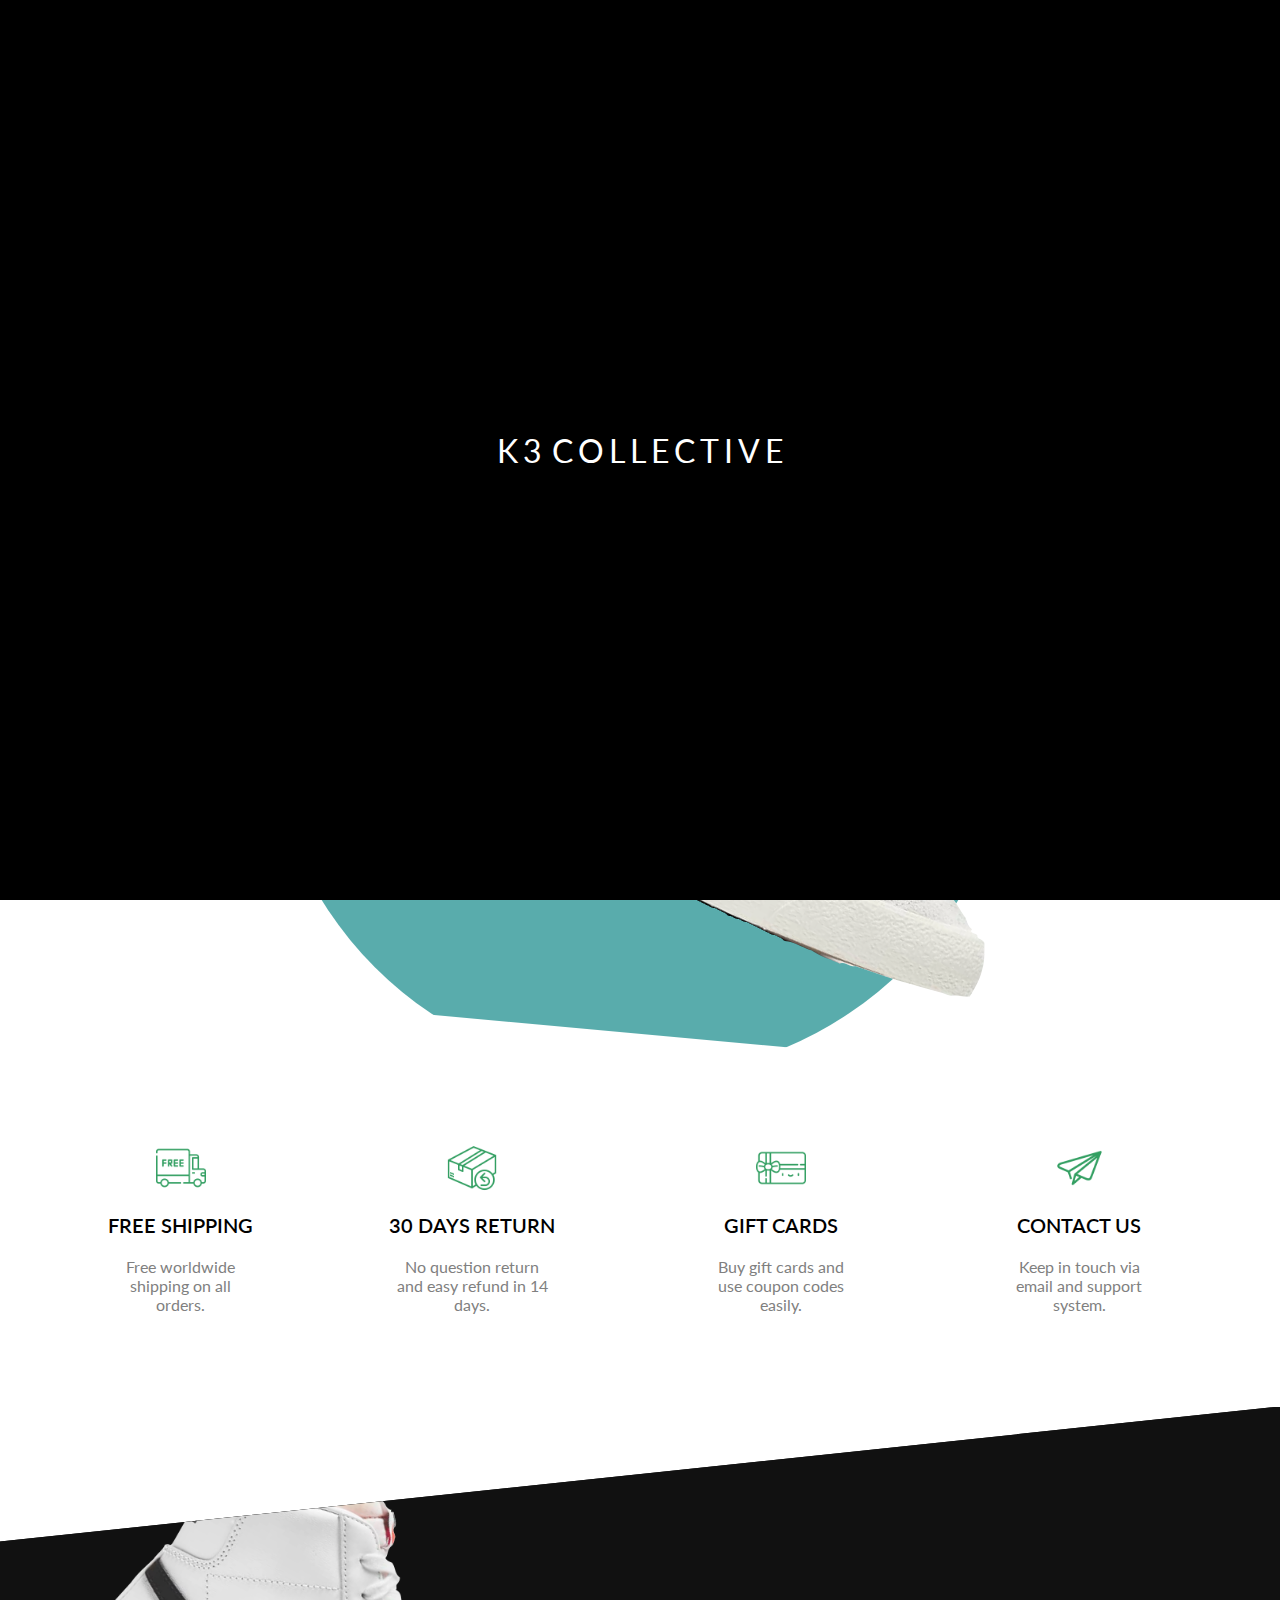
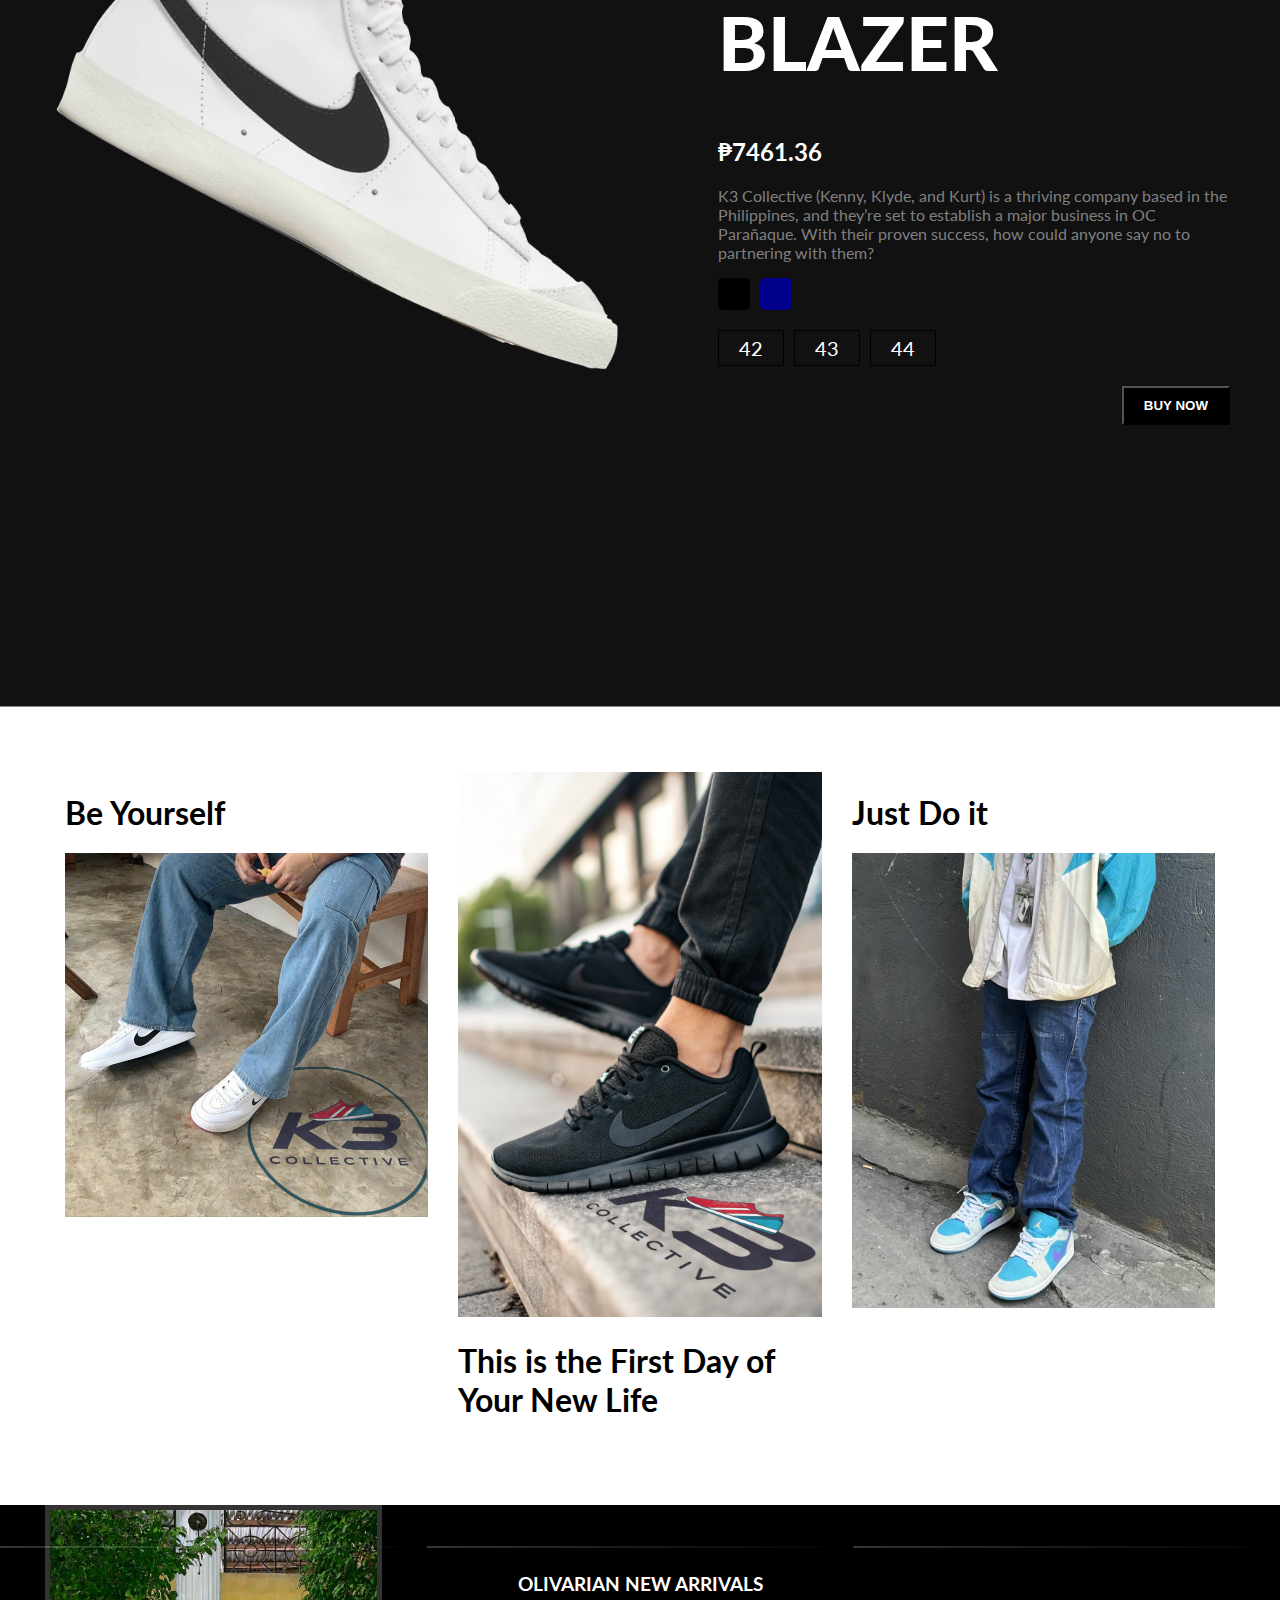
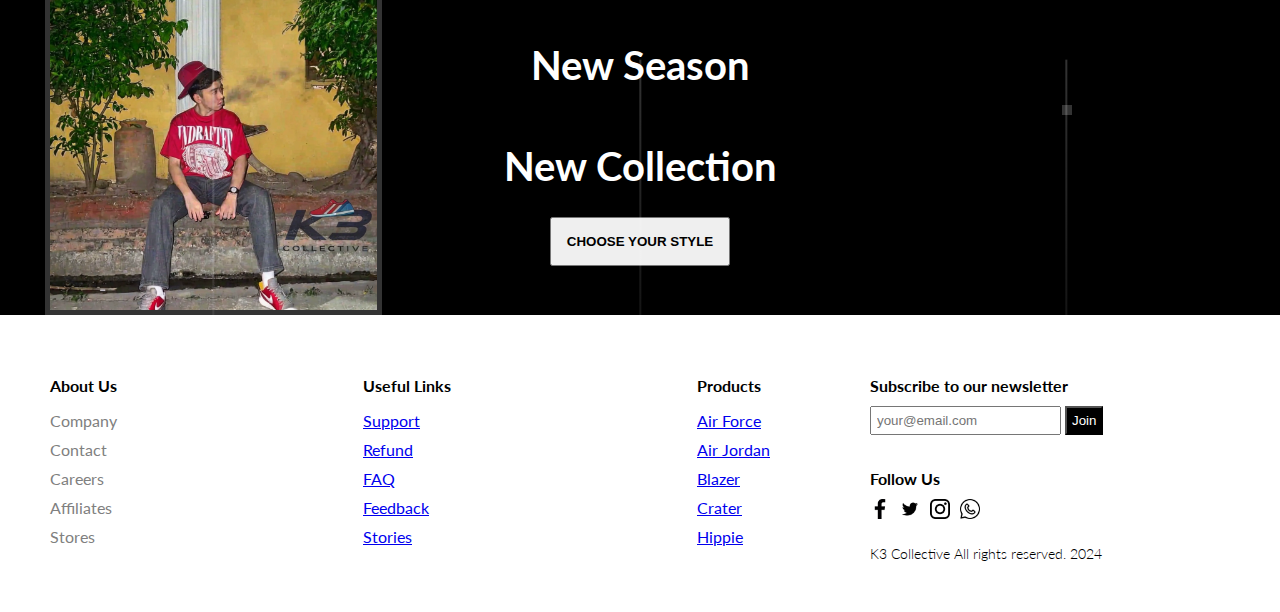
==== commit 61bcf07e: "Initial commit" ====
--- a/index.html
+++ b/index.html
@@ -32,7 +32,7 @@
     </div>
   </div>
 
-    <!-- Navbar -->
+     <!-- Navbar -->
     <nav id="nav">
         <!-- Logo, Search bar -->
         <div class="navTop">
@@ -40,13 +40,11 @@
                 <img src="./img/K3CollectiveLogo.png" alt="K3 Collection Logo">
             </div>
             <div class="navItem">
-                <div class="search">
-                    <input type="text" class="searchInput" placeholder="I am looking for a...">
-                    <img src="./img/search.png" width="20px" height="20px" alt="magnifying glass" class="searchIcon">
-                </div>
+                
             </div>
             <div class="navItem">
-                <span class="limitedOffer">Limited Offer!</span>
+<a href="#product">    
+                <span class="limitedOffer">Limited Offer!</span></a>
             </div>
 
         </div>
@@ -63,7 +61,7 @@
 
     <!-- Slider -->
     <div class="slider">
-        <div class="sliderWrapper">
+        <div class="sliderWrapper" style="transform: translateX(-200vw);">
             <div class="sliderItem">
                 <img src="./img/air.png" alt="Nike Air Force" class="sliderImage">
                 <div class="sliderBgCircle"></div>
@@ -132,11 +130,13 @@
     </div>
 
     <!-- Products -->
-    <div class="product" id="product">
-        <img src="./img/air.png" alt="" class="productImage">
+    
+<div class="product" id="product">
+    <nav id="#product">
+        <img src="./img/blazer.png" alt="" class="productImage">
         <div class="productDetails">
-            <h1 class="productTitle">AIR FORCE</h1>
-            <h2 class="productPrice">₱11,510.16</h2>
+            <h1 class="productTitle">BLAZER</h1>
+            <h2 class="productPrice">₱7461.36</h2>
             <p class="productDescription">K3 Collective (Kenny, Klyde, and Kurt) is a thriving company based in the Philippines,
                  and they’re set to establish a major business in OC Parañaque. 
                  With their proven success, how could anyone say no to partnering with them?</p>
--- a/style.css
+++ b/style.css
@@ -270,7 +270,7 @@
 
 .product {
   height: 100vh;
-  background-color: whitesmoke;
+  background-color: #111111;
   position: relative;
   clip-path: polygon(0 15%, 100% 0, 100% 100%, 0 100%);
 }
